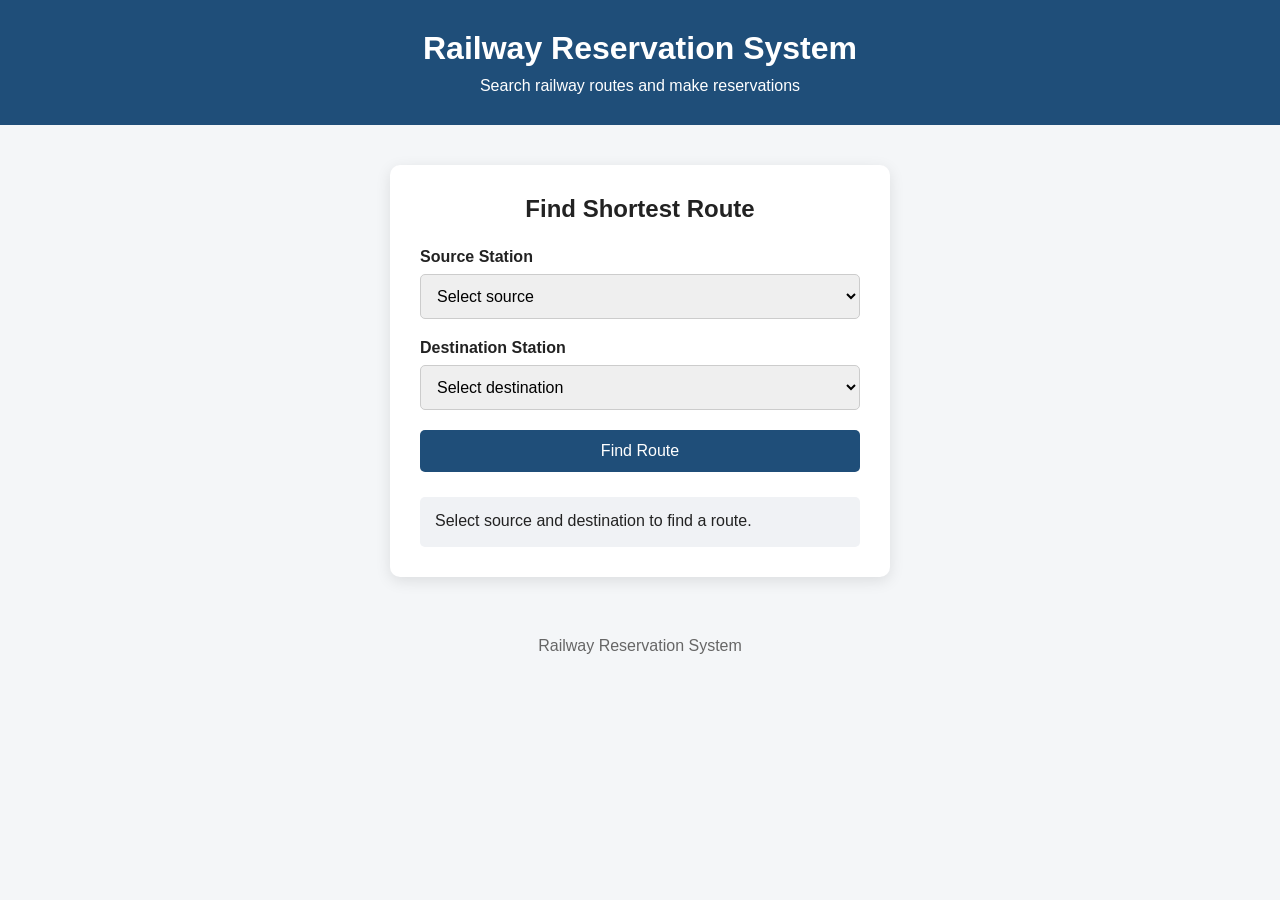
==== frontend/index.html @ 34e47fb5 "Add frontend UI and route search logic" ====
<!DOCTYPE html>
<html lang="en">
<head>
    <meta charset="UTF-8">
    <meta name="viewport" content="width=device-width, initial-scale=1.0">
    <title>Railway Reservation System</title>
    <link rel="stylesheet" href="style.css">
</head>

<body>

    <header>
        <h1>Railway Reservation System</h1>
        <p>Search railway routes and make reservations</p>
    </header>

    <main>

        <section class="route-card">
            <h2>Find Shortest Route</h2>

            <div class="form-group">
                <label for="source">Source Station</label>
                <select id="source">
                    <option value="">Select source</option>
                    <option value="Hyderabad">Hyderabad</option>
                    <option value="Vijayawada">Vijayawada</option>
                    <option value="Chennai">Chennai</option>
                    <option value="Bengaluru">Bengaluru</option>
                    <option value="Mumbai">Mumbai</option>
                </select>
            </div>

            <div class="form-group">
                <label for="destination">Destination Station</label>
                <select id="destination">
                    <option value="">Select destination</option>
                    <option value="Hyderabad">Hyderabad</option>
                    <option value="Vijayawada">Vijayawada</option>
                    <option value="Chennai">Chennai</option>
                    <option value="Bengaluru">Bengaluru</option>
                    <option value="Mumbai">Mumbai</option>
                </select>
            </div>

            <button id="searchRoute">Find Route</button>

            <div id="result" class="result">
                <p>Select source and destination to find a route.</p>
            </div>
        </section>

    </main>

    <footer>
        <p>Railway Reservation System</p>
    </footer>

    <script src="script.js"></script>

</body>
</html>
---- frontend/style.css ----
* {
    box-sizing: border-box;
    margin: 0;
    padding: 0;
}

body {
    font-family: Arial, sans-serif;
    background: #f4f6f8;
    color: #222;
}

header {
    background: #1f4e79;
    color: white;
    text-align: center;
    padding: 30px 20px;
}

header h1 {
    margin-bottom: 10px;
}

main {
    display: flex;
    justify-content: center;
    padding: 40px 20px;
}

.route-card {
    background: white;
    width: 100%;
    max-width: 500px;
    padding: 30px;
    border-radius: 10px;
    box-shadow: 0 4px 15px rgba(0, 0, 0, 0.1);
}

.route-card h2 {
    text-align: center;
    margin-bottom: 25px;
}

.form-group {
    margin-bottom: 20px;
}

.form-group label {
    display: block;
    margin-bottom: 8px;
    font-weight: bold;
}

.form-group select {
    width: 100%;
    padding: 12px;
    border: 1px solid #ccc;
    border-radius: 5px;
    font-size: 16px;
}

button {
    width: 100%;
    padding: 12px;
    border: none;
    border-radius: 5px;
    background: #1f4e79;
    color: white;
    font-size: 16px;
    cursor: pointer;
}

button:hover {
    background: #163a5c;
}

.result {
    margin-top: 25px;
    padding: 15px;
    border-radius: 5px;
    background: #f0f2f5;
    min-height: 50px;
}

footer {
    text-align: center;
    padding: 20px;
    color: #666;
}
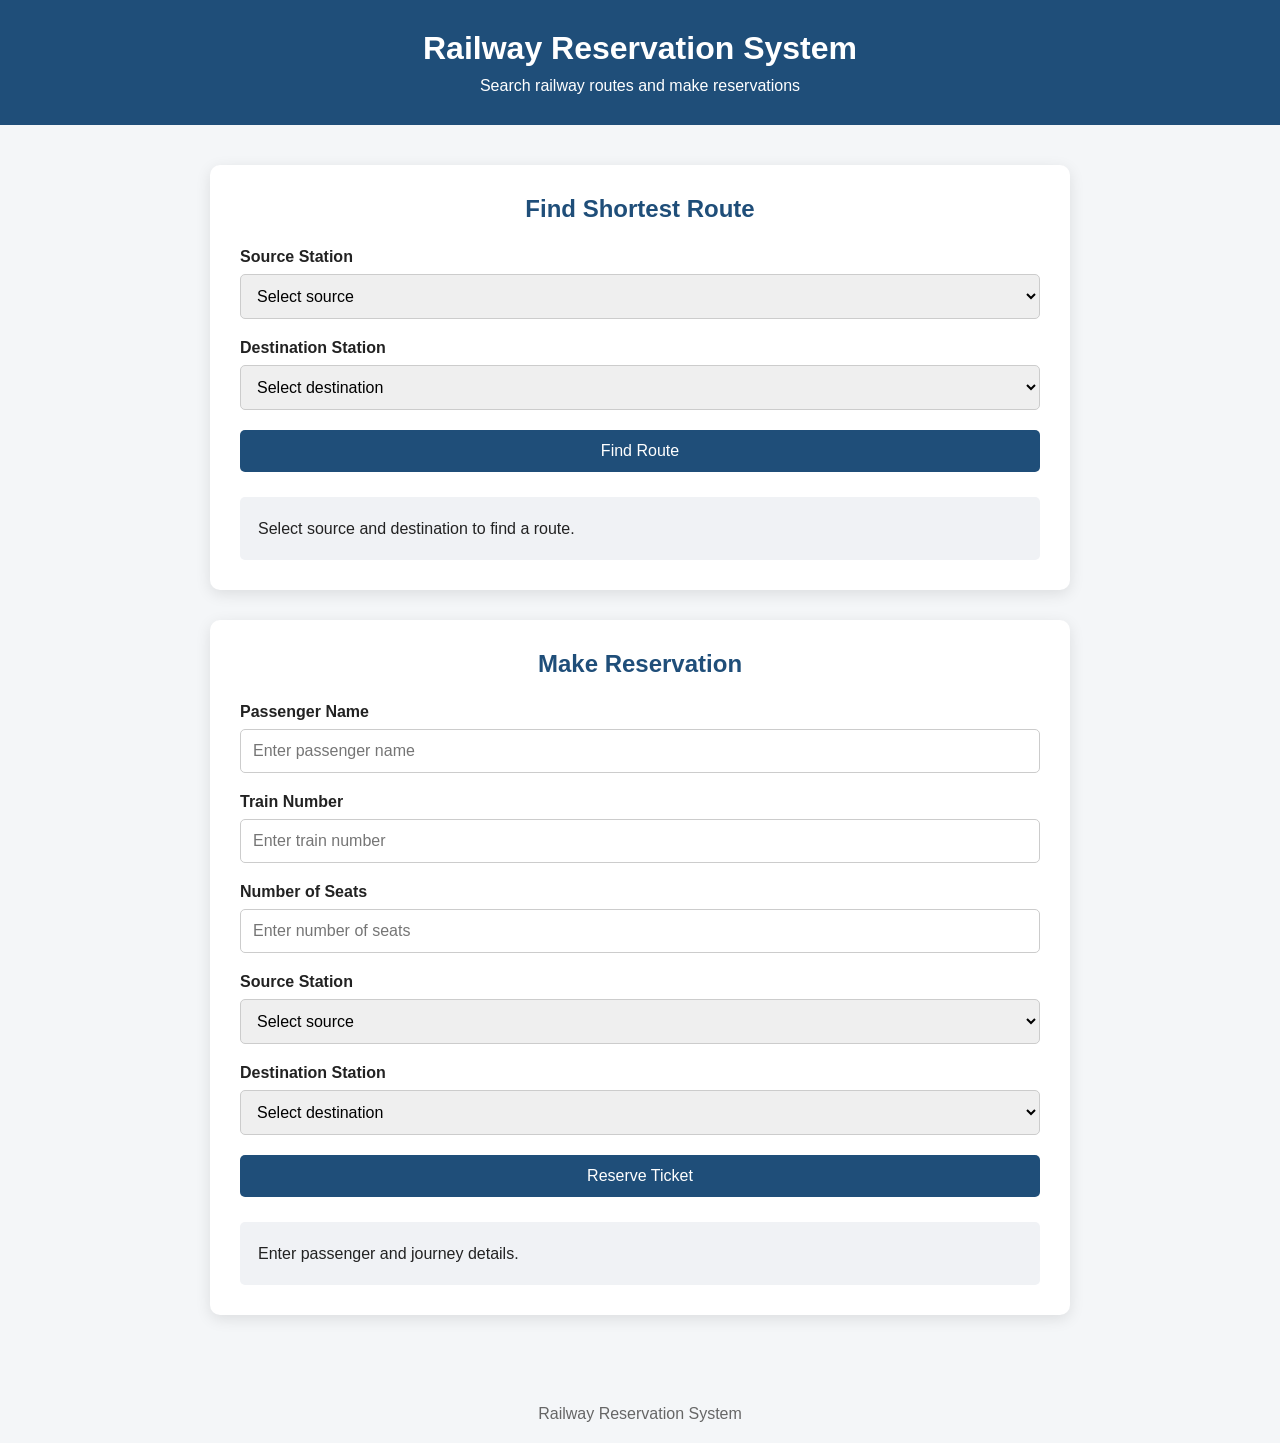
==== commit 8442b948: "Connect frontend to railway reservation backend" ====
--- a/frontend/index.html
+++ b/frontend/index.html
@@ -1,62 +1,175 @@
+
 <!DOCTYPE html>
 <html lang="en">
+
 <head>
     <meta charset="UTF-8">
     <meta name="viewport" content="width=device-width, initial-scale=1.0">
+
     <title>Railway Reservation System</title>
+
     <link rel="stylesheet" href="style.css">
 </head>
 
 <body>
 
-    <header>
-        <h1>Railway Reservation System</h1>
-        <p>Search railway routes and make reservations</p>
-    </header>
+<header>
+    <h1>Railway Reservation System</h1>
+    <p>Search railway routes and make reservations</p>
+</header>
 
-    <main>
+<main>
 
-        <section class="route-card">
-            <h2>Find Shortest Route</h2>
+    <!-- Route Search -->
 
-            <div class="form-group">
-                <label for="source">Source Station</label>
-                <select id="source">
-                    <option value="">Select source</option>
-                    <option value="Hyderabad">Hyderabad</option>
-                    <option value="Vijayawada">Vijayawada</option>
-                    <option value="Chennai">Chennai</option>
-                    <option value="Bengaluru">Bengaluru</option>
-                    <option value="Mumbai">Mumbai</option>
-                </select>
-            </div>
+    <section class="card">
 
-            <div class="form-group">
-                <label for="destination">Destination Station</label>
-                <select id="destination">
-                    <option value="">Select destination</option>
-                    <option value="Hyderabad">Hyderabad</option>
-                    <option value="Vijayawada">Vijayawada</option>
-                    <option value="Chennai">Chennai</option>
-                    <option value="Bengaluru">Bengaluru</option>
-                    <option value="Mumbai">Mumbai</option>
-                </select>
-            </div>
+        <h2>Find Shortest Route</h2>
 
-            <button id="searchRoute">Find Route</button>
+        <div class="form-group">
+            <label for="routeSource">Source Station</label>
 
-            <div id="result" class="result">
-                <p>Select source and destination to find a route.</p>
-            </div>
-        </section>
+            <select id="routeSource">
+                <option value="">Select source</option>
+                <option value="Hyderabad">Hyderabad</option>
+                <option value="Vijayawada">Vijayawada</option>
+                <option value="Chennai">Chennai</option>
+                <option value="Bengaluru">Bengaluru</option>
+                <option value="Mumbai">Mumbai</option>
+            </select>
+        </div>
 
-    </main>
+        <div class="form-group">
+            <label for="routeDestination">
+                Destination Station
+            </label>
 
-    <footer>
-        <p>Railway Reservation System</p>
-    </footer>
+            <select id="routeDestination">
+                <option value="">Select destination</option>
+                <option value="Hyderabad">Hyderabad</option>
+                <option value="Vijayawada">Vijayawada</option>
+                <option value="Chennai">Chennai</option>
+                <option value="Bengaluru">Bengaluru</option>
+                <option value="Mumbai">Mumbai</option>
+            </select>
+        </div>
 
-    <script src="script.js"></script>
+        <button id="searchRoute">
+            Find Route
+        </button>
+
+        <div id="routeResult" class="result">
+            <p>
+                Select source and destination to find a route.
+            </p>
+        </div>
+
+    </section>
+
+
+    <!-- Reservation -->
+
+    <section class="card">
+
+        <h2>Make Reservation</h2>
+
+        <div class="form-group">
+
+            <label for="passengerName">
+                Passenger Name
+            </label>
+
+            <input
+                type="text"
+                id="passengerName"
+                placeholder="Enter passenger name"
+            >
+
+        </div>
+
+        <div class="form-group">
+
+            <label for="trainNumber">
+                Train Number
+            </label>
+
+            <input
+                type="number"
+                id="trainNumber"
+                placeholder="Enter train number"
+            >
+
+        </div>
+
+        <div class="form-group">
+
+            <label for="seatCount">
+                Number of Seats
+            </label>
+
+            <input
+                type="number"
+                id="seatCount"
+                min="1"
+                placeholder="Enter number of seats"
+            >
+
+        </div>
+
+        <div class="form-group">
+
+            <label for="reservationSource">
+                Source Station
+            </label>
+
+            <select id="reservationSource">
+                <option value="">Select source</option>
+                <option value="Hyderabad">Hyderabad</option>
+                <option value="Vijayawada">Vijayawada</option>
+                <option value="Chennai">Chennai</option>
+                <option value="Bengaluru">Bengaluru</option>
+                <option value="Mumbai">Mumbai</option>
+            </select>
+
+        </div>
+
+        <div class="form-group">
+
+            <label for="reservationDestination">
+                Destination Station
+            </label>
+
+            <select id="reservationDestination">
+                <option value="">Select destination</option>
+                <option value="Hyderabad">Hyderabad</option>
+                <option value="Vijayawada">Vijayawada</option>
+                <option value="Chennai">Chennai</option>
+                <option value="Bengaluru">Bengaluru</option>
+                <option value="Mumbai">Mumbai</option>
+            </select>
+
+        </div>
+
+        <button id="makeReservation">
+            Reserve Ticket
+        </button>
+
+        <div id="reservationResult" class="result">
+            <p>
+                Enter passenger and journey details.
+            </p>
+        </div>
+
+    </section>
+
+</main>
+
+<footer>
+    <p>Railway Reservation System</p>
+</footer>
+
+<script src="script.js"></script>
 
 </body>
+
 </html>
--- a/frontend/style.css
+++ b/frontend/style.css
@@ -1,3 +1,4 @@
+
 * {
     box-sizing: border-box;
     margin: 0;
@@ -22,23 +23,23 @@
 }
 
 main {
-    display: flex;
-    justify-content: center;
+    max-width: 900px;
+    margin: auto;
     padding: 40px 20px;
 }
 
-.route-card {
+.card {
     background: white;
-    width: 100%;
-    max-width: 500px;
     padding: 30px;
+    margin-bottom: 30px;
     border-radius: 10px;
     box-shadow: 0 4px 15px rgba(0, 0, 0, 0.1);
 }
 
-.route-card h2 {
+.card h2 {
     text-align: center;
     margin-bottom: 25px;
+    color: #1f4e79;
 }
 
 .form-group {
@@ -51,6 +52,7 @@
     font-weight: bold;
 }
 
+.form-group input,
 .form-group select {
     width: 100%;
     padding: 12px;
@@ -76,10 +78,26 @@
 
 .result {
     margin-top: 25px;
-    padding: 15px;
+    padding: 18px;
     border-radius: 5px;
     background: #f0f2f5;
     min-height: 50px;
+    line-height: 1.7;
+}
+
+.result h3 {
+    margin-bottom: 10px;
+    color: #1f4e79;
+}
+
+.success {
+    color: #16803c;
+    font-weight: bold;
+}
+
+.error {
+    color: #c62828;
+    font-weight: bold;
 }
 
 footer {
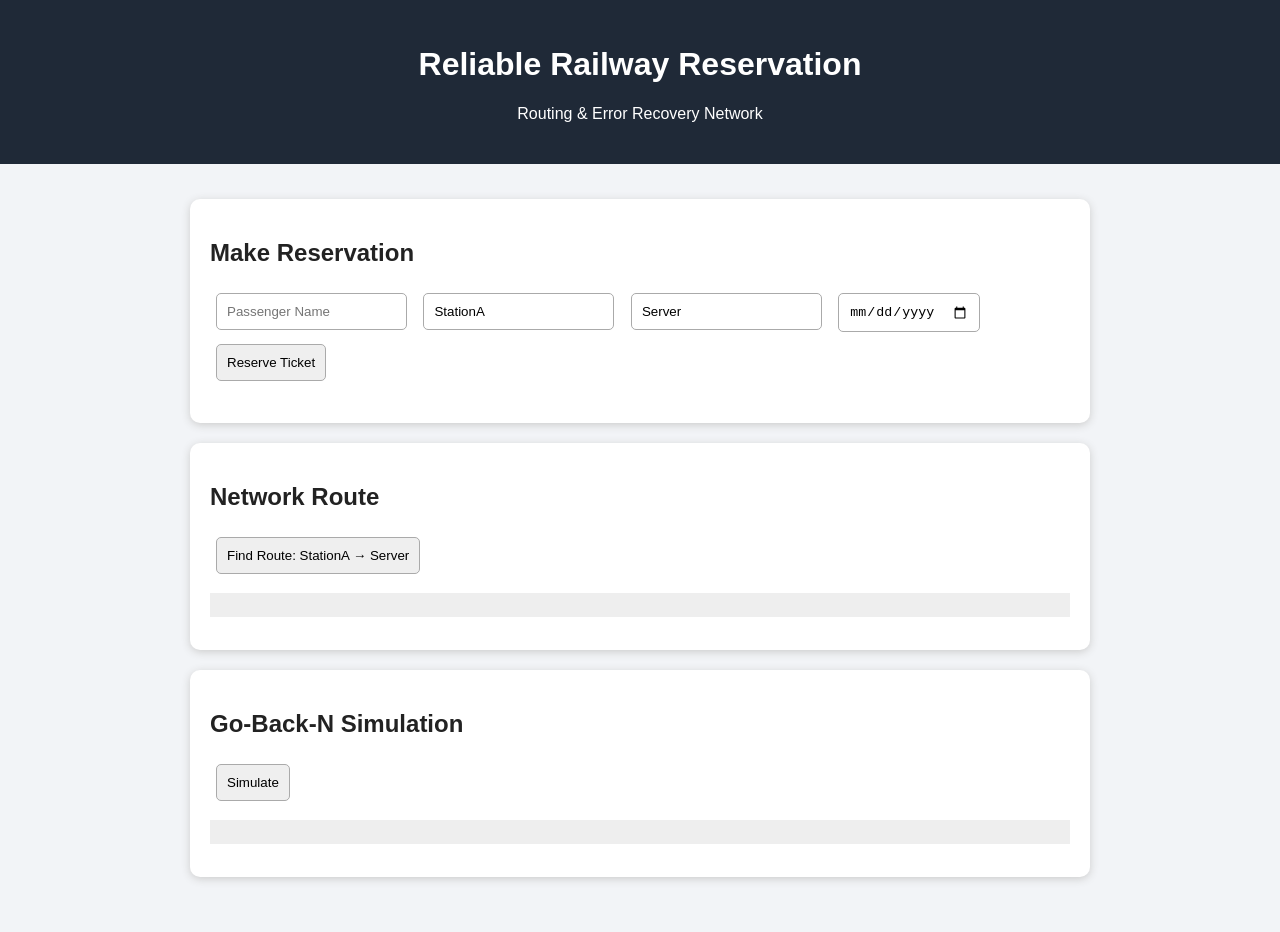
==== commit eb5e3b62: "Add Reliable Railway Reservation project" ====
--- a/frontend/index.html
+++ b/frontend/index.html
@@ -1,175 +1,37 @@
+<!DOCTYPE html>
+<html>
+<head>
+  <meta charset="UTF-8">
+  <title>Railway Reservation Network</title>
+  <link rel="stylesheet" href="style.css">
+</head>
+<body>
+<header><h1>Reliable Railway Reservation</h1><p>Routing & Error Recovery Network</p></header>
+<main>
+<section class="card">
+<h2>Make Reservation</h2>
+<form id="reservationForm">
+<input id="name" placeholder="Passenger Name" required>
+<input id="source" placeholder="Source Station" value="StationA" required>
+<input id="destination" placeholder="Destination" value="Server" required>
+<input id="date" type="date" required>
+<button>Reserve Ticket</button>
+</form>
+<p id="reservationResult"></p>
+</section>
 
-<!DOCTYPE html>
-<html lang="en">
+<section class="card">
+<h2>Network Route</h2>
+<button id="routeBtn">Find Route: StationA → Server</button>
+<pre id="routeResult"></pre>
+</section>
 
-<head>
-    <meta charset="UTF-8">
-    <meta name="viewport" content="width=device-width, initial-scale=1.0">
-
-    <title>Railway Reservation System</title>
-
-    <link rel="stylesheet" href="style.css">
-</head>
-
-<body>
-
-<header>
-    <h1>Railway Reservation System</h1>
-    <p>Search railway routes and make reservations</p>
-</header>
-
-<main>
-
-    <!-- Route Search -->
-
-    <section class="card">
-
-        <h2>Find Shortest Route</h2>
-
-        <div class="form-group">
-            <label for="routeSource">Source Station</label>
-
-            <select id="routeSource">
-                <option value="">Select source</option>
-                <option value="Hyderabad">Hyderabad</option>
-                <option value="Vijayawada">Vijayawada</option>
-                <option value="Chennai">Chennai</option>
-                <option value="Bengaluru">Bengaluru</option>
-                <option value="Mumbai">Mumbai</option>
-            </select>
-        </div>
-
-        <div class="form-group">
-            <label for="routeDestination">
-                Destination Station
-            </label>
-
-            <select id="routeDestination">
-                <option value="">Select destination</option>
-                <option value="Hyderabad">Hyderabad</option>
-                <option value="Vijayawada">Vijayawada</option>
-                <option value="Chennai">Chennai</option>
-                <option value="Bengaluru">Bengaluru</option>
-                <option value="Mumbai">Mumbai</option>
-            </select>
-        </div>
-
-        <button id="searchRoute">
-            Find Route
-        </button>
-
-        <div id="routeResult" class="result">
-            <p>
-                Select source and destination to find a route.
-            </p>
-        </div>
-
-    </section>
-
-
-    <!-- Reservation -->
-
-    <section class="card">
-
-        <h2>Make Reservation</h2>
-
-        <div class="form-group">
-
-            <label for="passengerName">
-                Passenger Name
-            </label>
-
-            <input
-                type="text"
-                id="passengerName"
-                placeholder="Enter passenger name"
-            >
-
-        </div>
-
-        <div class="form-group">
-
-            <label for="trainNumber">
-                Train Number
-            </label>
-
-            <input
-                type="number"
-                id="trainNumber"
-                placeholder="Enter train number"
-            >
-
-        </div>
-
-        <div class="form-group">
-
-            <label for="seatCount">
-                Number of Seats
-            </label>
-
-            <input
-                type="number"
-                id="seatCount"
-                min="1"
-                placeholder="Enter number of seats"
-            >
-
-        </div>
-
-        <div class="form-group">
-
-            <label for="reservationSource">
-                Source Station
-            </label>
-
-            <select id="reservationSource">
-                <option value="">Select source</option>
-                <option value="Hyderabad">Hyderabad</option>
-                <option value="Vijayawada">Vijayawada</option>
-                <option value="Chennai">Chennai</option>
-                <option value="Bengaluru">Bengaluru</option>
-                <option value="Mumbai">Mumbai</option>
-            </select>
-
-        </div>
-
-        <div class="form-group">
-
-            <label for="reservationDestination">
-                Destination Station
-            </label>
-
-            <select id="reservationDestination">
-                <option value="">Select destination</option>
-                <option value="Hyderabad">Hyderabad</option>
-                <option value="Vijayawada">Vijayawada</option>
-                <option value="Chennai">Chennai</option>
-                <option value="Bengaluru">Bengaluru</option>
-                <option value="Mumbai">Mumbai</option>
-            </select>
-
-        </div>
-
-        <button id="makeReservation">
-            Reserve Ticket
-        </button>
-
-        <div id="reservationResult" class="result">
-            <p>
-                Enter passenger and journey details.
-            </p>
-        </div>
-
-    </section>
-
+<section class="card">
+<h2>Go-Back-N Simulation</h2>
+<button id="gbnBtn">Simulate</button>
+<pre id="gbnResult"></pre>
+</section>
 </main>
-
-<footer>
-    <p>Railway Reservation System</p>
-</footer>
-
 <script src="script.js"></script>
-
 </body>
-
-</html>+</html>
--- a/frontend/style.css
+++ b/frontend/style.css
@@ -1,107 +1,7 @@
-
-* {
-    box-sizing: border-box;
-    margin: 0;
-    padding: 0;
-}
-
-body {
-    font-family: Arial, sans-serif;
-    background: #f4f6f8;
-    color: #222;
-}
-
-header {
-    background: #1f4e79;
-    color: white;
-    text-align: center;
-    padding: 30px 20px;
-}
-
-header h1 {
-    margin-bottom: 10px;
-}
-
-main {
-    max-width: 900px;
-    margin: auto;
-    padding: 40px 20px;
-}
-
-.card {
-    background: white;
-    padding: 30px;
-    margin-bottom: 30px;
-    border-radius: 10px;
-    box-shadow: 0 4px 15px rgba(0, 0, 0, 0.1);
-}
-
-.card h2 {
-    text-align: center;
-    margin-bottom: 25px;
-    color: #1f4e79;
-}
-
-.form-group {
-    margin-bottom: 20px;
-}
-
-.form-group label {
-    display: block;
-    margin-bottom: 8px;
-    font-weight: bold;
-}
-
-.form-group input,
-.form-group select {
-    width: 100%;
-    padding: 12px;
-    border: 1px solid #ccc;
-    border-radius: 5px;
-    font-size: 16px;
-}
-
-button {
-    width: 100%;
-    padding: 12px;
-    border: none;
-    border-radius: 5px;
-    background: #1f4e79;
-    color: white;
-    font-size: 16px;
-    cursor: pointer;
-}
-
-button:hover {
-    background: #163a5c;
-}
-
-.result {
-    margin-top: 25px;
-    padding: 18px;
-    border-radius: 5px;
-    background: #f0f2f5;
-    min-height: 50px;
-    line-height: 1.7;
-}
-
-.result h3 {
-    margin-bottom: 10px;
-    color: #1f4e79;
-}
-
-.success {
-    color: #16803c;
-    font-weight: bold;
-}
-
-.error {
-    color: #c62828;
-    font-weight: bold;
-}
-
-footer {
-    text-align: center;
-    padding: 20px;
-    color: #666;
-}+body{font-family:Arial,sans-serif;margin:0;background:#f2f4f7;color:#222}
+header{padding:25px;text-align:center;background:#1f2937;color:white}
+main{max-width:900px;margin:25px auto;padding:10px}
+.card{background:white;padding:20px;margin-bottom:20px;border-radius:10px;box-shadow:0 2px 8px #ccc}
+input,button{padding:10px;margin:6px;border-radius:5px;border:1px solid #aaa}
+button{cursor:pointer}
+pre{background:#eee;padding:12px;white-space:pre-wrap}
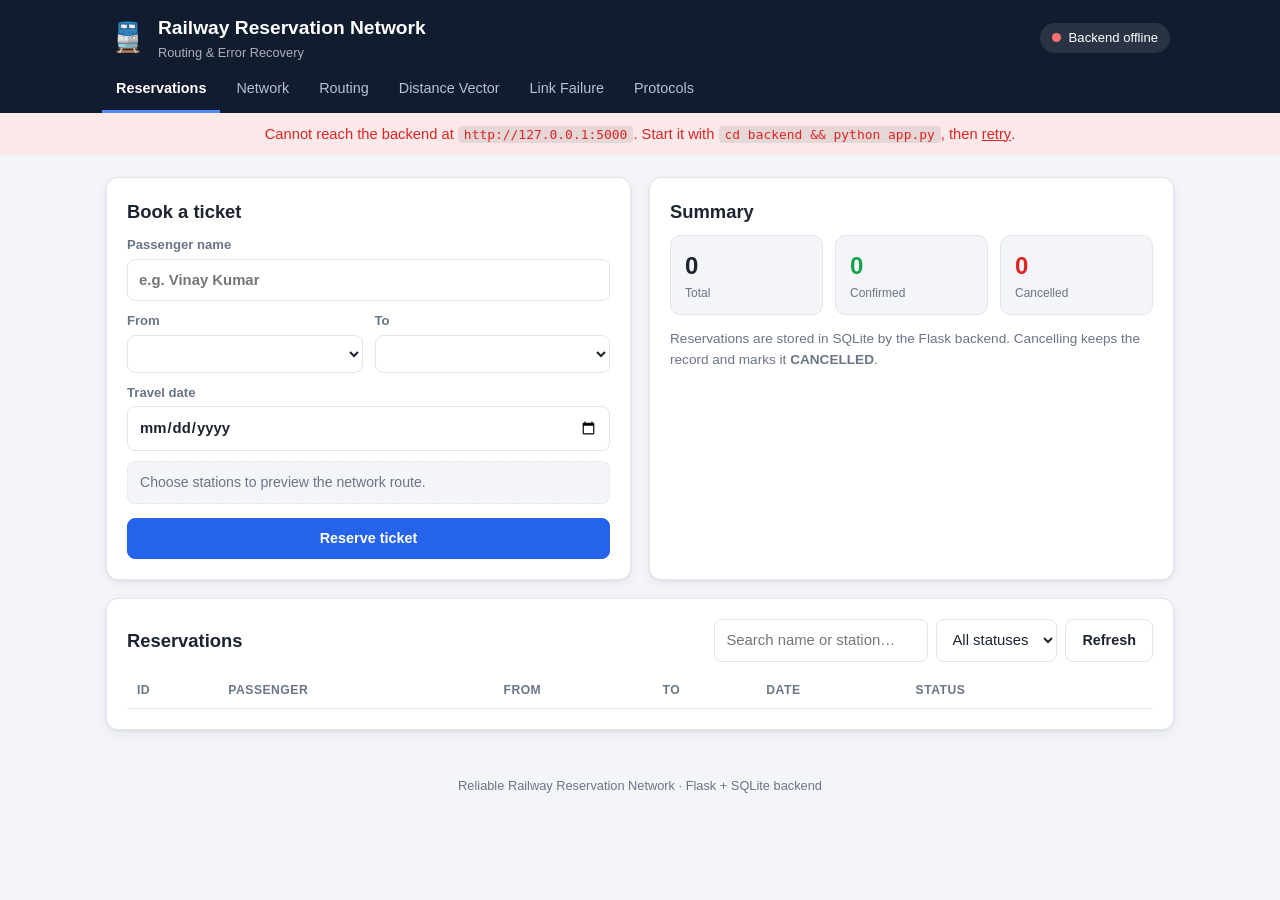
==== commit 7fc2d52f: "Add files via upload" ====
--- a/frontend/index.html
+++ b/frontend/index.html
@@ -1,37 +1,243 @@
 <!DOCTYPE html>
-<html>
+<html lang="en">
 <head>
   <meta charset="UTF-8">
-  <title>Railway Reservation Network</title>
-  <link rel="stylesheet" href="style.css">
+  <meta name="viewport" content="width=device-width, initial-scale=1">
+  <title>Reliable Railway Reservation Network</title>
+  <link rel="stylesheet" href="css/style.css">
 </head>
 <body>
-<header><h1>Reliable Railway Reservation</h1><p>Routing & Error Recovery Network</p></header>
+
+<header class="topbar">
+  <div class="topbar-inner">
+    <div class="brand">
+      <span class="brand-icon" aria-hidden="true">🚆</span>
+      <div>
+        <h1>Railway Reservation Network</h1>
+        <p>Routing &amp; Error Recovery</p>
+      </div>
+    </div>
+    <div id="status" class="status status-checking" title="Backend connection">
+      <span class="dot"></span><span id="statusText">Checking backend…</span>
+    </div>
+  </div>
+  <nav class="tabs" id="tabs" aria-label="Main navigation">
+    <a href="#reservations" data-page="reservations">Reservations</a>
+    <a href="#network" data-page="network">Network</a>
+    <a href="#routing" data-page="routing">Routing</a>
+    <a href="#distance-vector" data-page="distance-vector">Distance Vector</a>
+    <a href="#link-failure" data-page="link-failure">Link Failure</a>
+    <a href="#protocols" data-page="protocols">Protocols</a>
+  </nav>
+</header>
+
+<div id="offlineBanner" class="banner hidden">
+  Cannot reach the backend at <code id="offlineUrl"></code>.
+  Start it with <code>cd backend &amp;&amp; python app.py</code>, then
+  <button id="retryBtn" class="link-btn">retry</button>.
+</div>
+
 <main>
-<section class="card">
-<h2>Make Reservation</h2>
-<form id="reservationForm">
-<input id="name" placeholder="Passenger Name" required>
-<input id="source" placeholder="Source Station" value="StationA" required>
-<input id="destination" placeholder="Destination" value="Server" required>
-<input id="date" type="date" required>
-<button>Reserve Ticket</button>
-</form>
-<p id="reservationResult"></p>
-</section>
-
-<section class="card">
-<h2>Network Route</h2>
-<button id="routeBtn">Find Route: StationA → Server</button>
-<pre id="routeResult"></pre>
-</section>
-
-<section class="card">
-<h2>Go-Back-N Simulation</h2>
-<button id="gbnBtn">Simulate</button>
-<pre id="gbnResult"></pre>
-</section>
+
+  <!-- ===================== RESERVATIONS ===================== -->
+  <section class="page" id="page-reservations">
+    <div class="grid two">
+      <div class="card">
+        <h2>Book a ticket</h2>
+        <form id="reservationForm" novalidate>
+          <label>Passenger name
+            <input id="resName" placeholder="e.g. Vinay Kumar" maxlength="80" required>
+          </label>
+          <div class="row">
+            <label>From
+              <select id="resSource" class="node-select" required></select>
+            </label>
+            <label>To
+              <select id="resDest" class="node-select" required></select>
+            </label>
+          </div>
+          <label>Travel date
+            <input id="resDate" type="date" required>
+          </label>
+          <div id="routePreview" class="route-preview muted">Choose stations to preview the network route.</div>
+          <button type="submit" class="btn primary" id="resSubmit">Reserve ticket</button>
+        </form>
+      </div>
+
+      <div class="card">
+        <h2>Summary</h2>
+        <div class="stats">
+          <div class="stat"><span id="statTotal">0</span><label>Total</label></div>
+          <div class="stat ok"><span id="statConfirmed">0</span><label>Confirmed</label></div>
+          <div class="stat bad"><span id="statCancelled">0</span><label>Cancelled</label></div>
+        </div>
+        <p class="muted small">Reservations are stored in SQLite by the Flask backend. Cancelling keeps the record and marks it <b>CANCELLED</b>.</p>
+      </div>
+    </div>
+
+    <div class="card">
+      <div class="card-head">
+        <h2>Reservations</h2>
+        <div class="filters">
+          <input id="resSearch" type="search" placeholder="Search name or station…">
+          <select id="resFilter">
+            <option value="ALL">All statuses</option>
+            <option value="CONFIRMED">Confirmed</option>
+            <option value="CANCELLED">Cancelled</option>
+          </select>
+          <button class="btn" id="resRefresh">Refresh</button>
+        </div>
+      </div>
+      <div class="table-wrap">
+        <table>
+          <thead><tr><th>ID</th><th>Passenger</th><th>From</th><th>To</th><th>Date</th><th>Status</th><th></th></tr></thead>
+          <tbody id="resBody"></tbody>
+        </table>
+      </div>
+      <p id="resEmpty" class="empty hidden">No reservations found.</p>
+    </div>
+  </section>
+
+  <!-- ===================== NETWORK ===================== -->
+  <section class="page hidden" id="page-network">
+    <div class="card">
+      <h2>Network topology</h2>
+      <p class="muted">Stations and the central reservation server. Numbers on each link are routing costs.</p>
+      <div id="graphNetwork" class="graph"></div>
+    </div>
+    <div class="card">
+      <h2>Links</h2>
+      <div class="table-wrap">
+        <table>
+          <thead><tr><th>Link</th><th>Cost</th><th>Delay</th><th>Packet loss</th></tr></thead>
+          <tbody id="linksBody"></tbody>
+        </table>
+      </div>
+    </div>
+  </section>
+
+  <!-- ===================== ROUTING ===================== -->
+  <section class="page hidden" id="page-routing">
+    <div class="card">
+      <h2>Shortest path (Dijkstra)</h2>
+      <form id="routeForm" class="inline-form">
+        <label>Source <select id="routeSource" class="node-select"></select></label>
+        <label>Destination <select id="routeDest" class="node-select"></select></label>
+        <button class="btn primary" type="submit">Find route</button>
+      </form>
+      <div id="routeSummary" class="result"></div>
+      <div id="graphRoute" class="graph"></div>
+    </div>
+    <div class="card">
+      <h2>Routing table <span id="routeTableNode" class="pill"></span></h2>
+      <p class="muted small" id="routeTableMeta"></p>
+      <div class="table-wrap">
+        <table>
+          <thead><tr><th>Destination</th><th>Next hop</th><th>Cost</th><th>Path</th></tr></thead>
+          <tbody id="routeTableBody"></tbody>
+        </table>
+      </div>
+    </div>
+  </section>
+
+  <!-- ===================== DISTANCE VECTOR ===================== -->
+  <section class="page hidden" id="page-distance-vector">
+    <div class="card">
+      <h2>Distance Vector simulation</h2>
+      <p class="muted">Run distributed Bellman-Ford until convergence, optionally failing a link to watch the network recover.</p>
+      <form id="dvForm" class="inline-form">
+        <label>Fail link <select id="dvFail"></select></label>
+        <label class="check"><input type="checkbox" id="dvPoison" checked> Poison reverse</label>
+        <button class="btn primary" type="submit">Run simulation</button>
+      </form>
+      <div id="dvSummary" class="stats"></div>
+      <div id="dvHistory"></div>
+    </div>
+    <div class="card hidden" id="dvTablesCard">
+      <div class="card-head">
+        <h2>Routing tables</h2>
+        <label class="inline">Node <select id="dvNode"></select></label>
+      </div>
+      <div class="grid two">
+        <div><h3>Before failure</h3><div class="table-wrap"><table><thead><tr><th>Dest</th><th>Next hop</th><th>Cost</th><th>Path</th></tr></thead><tbody id="dvBefore"></tbody></table></div></div>
+        <div><h3>After failure</h3><div class="table-wrap"><table><thead><tr><th>Dest</th><th>Next hop</th><th>Cost</th><th>Path</th></tr></thead><tbody id="dvAfter"></tbody></table></div></div>
+      </div>
+    </div>
+  </section>
+
+  <!-- ===================== LINK FAILURE ===================== -->
+  <section class="page hidden" id="page-link-failure">
+    <div class="card">
+      <h2>Link failure &amp; recovery</h2>
+      <p class="muted">Break a link and see how Dijkstra reroutes traffic.</p>
+      <form id="lfForm" class="inline-form">
+        <label>Failed link <select id="lfLink"></select></label>
+        <label>Source <select id="lfSource" class="node-select"></select></label>
+        <label>Destination <select id="lfDest" class="node-select"></select></label>
+        <button class="btn danger" type="submit">Fail link</button>
+      </form>
+      <div id="lfSummary" class="result"></div>
+      <div id="graphFailure" class="graph"></div>
+      <div class="legend">
+        <span><i class="lg lg-path"></i> New path</span>
+        <span><i class="lg lg-old"></i> Original path</span>
+        <span><i class="lg lg-fail"></i> Failed link</span>
+      </div>
+    </div>
+  </section>
+
+  <!-- ===================== PROTOCOLS ===================== -->
+  <section class="page hidden" id="page-protocols">
+    <div class="card">
+      <h2>CRC error detection</h2>
+      <form id="crcForm" class="inline-form">
+        <label>Message (binary) <input id="crcMsg" value="1011001" pattern="[01]+" required></label>
+        <label>Generator (binary) <input id="crcGen" value="1101" pattern="[01]+" required></label>
+        <button class="btn primary" type="submit">Compute CRC</button>
+      </form>
+      <div id="crcResult" class="result"></div>
+    </div>
+
+    <div class="grid two">
+      <div class="card">
+        <h2>Sliding window</h2>
+        <form id="swForm" class="inline-form">
+          <label>Packets <input id="swPackets" type="number" min="1" max="60" value="8"></label>
+          <label>Window <input id="swWindow" type="number" min="1" max="20" value="3"></label>
+          <button class="btn primary" type="submit">Simulate</button>
+        </form>
+        <div id="swResult" class="result"></div>
+      </div>
+
+      <div class="card">
+        <h2>Go-Back-N</h2>
+        <form id="gbnForm" class="inline-form">
+          <label>Packets <input id="gbnPackets" type="number" min="1" max="60" value="8"></label>
+          <label>Window <input id="gbnWindow" type="number" min="1" max="20" value="3"></label>
+          <label>Lost # <input id="gbnLost" type="number" min="1" max="60" value="3"></label>
+          <button class="btn primary" type="submit">Simulate</button>
+        </form>
+        <div id="gbnResult" class="result"></div>
+      </div>
+    </div>
+  </section>
+
 </main>
-<script src="script.js"></script>
+
+<footer>Reliable Railway Reservation Network · Flask + SQLite backend</footer>
+
+<div id="toasts" class="toasts" aria-live="polite"></div>
+
+<script src="js/config.js"></script>
+<script src="js/utils.js"></script>
+<script src="js/api.js"></script>
+<script src="js/graph.js"></script>
+<script src="js/reservations.js"></script>
+<script src="js/network.js"></script>
+<script src="js/routing.js"></script>
+<script src="js/distance-vector.js"></script>
+<script src="js/link-failure.js"></script>
+<script src="js/protocols.js"></script>
+<script src="js/main.js"></script>
 </body>
 </html>
--- a/frontend/css/style.css
+++ b/frontend/css/style.css
@@ -0,0 +1,148 @@
+:root {
+  --bg: #f3f5f9; --surface: #ffffff; --text: #1b2430; --muted: #6a7587; --border: #e1e6ee;
+  --primary: #2563eb; --primary-d: #1d4ed8; --header: #111c2e;
+  --ok: #16a34a; --ok-bg: #e6f6ec; --bad: #dc2626; --bad-bg: #fde9e9;
+  --warn: #d97706; --warn-bg: #fff3dc; --shadow: 0 1px 3px rgba(16, 24, 40, .08), 0 4px 14px rgba(16, 24, 40, .05);
+  --node: #e8efff; --node-stroke: #2563eb; --edge: #b4bfd0;
+}
+@media (prefers-color-scheme: dark) {
+  :root {
+    --bg: #0e141f; --surface: #172131; --text: #e6ebf3; --muted: #93a0b5; --border: #27344a;
+    --primary: #4f8bff; --primary-d: #6b9cff; --header: #0a0f18;
+    --ok: #4ade80; --ok-bg: #12301f; --bad: #f87171; --bad-bg: #3a1a1a;
+    --warn: #fbbf24; --warn-bg: #3a2c10; --shadow: 0 1px 3px rgba(0,0,0,.4);
+    --node: #1e2e4d; --node-stroke: #4f8bff; --edge: #3d4c66;
+  }
+}
+* { box-sizing: border-box; }
+body { margin: 0; font-family: -apple-system, "Segoe UI", Roboto, Arial, sans-serif; background: var(--bg); color: var(--text); line-height: 1.5; }
+.hidden { display: none !important; }
+.muted { color: var(--muted); } .small { font-size: .85rem; } .right { text-align: right; } .mono { font-family: ui-monospace, Consolas, monospace; }
+h2 { margin: 0 0 .6rem; font-size: 1.15rem; } h3 { margin: 1rem 0 .4rem; font-size: .95rem; }
+code { background: rgba(127,127,127,.18); padding: 1px 6px; border-radius: 4px; font-size: .88em; }
+
+/* header */
+.topbar { background: var(--header); color: #fff; position: sticky; top: 0; z-index: 20; }
+.topbar-inner { max-width: 1100px; margin: 0 auto; padding: 14px 20px 6px; display: flex; justify-content: space-between; align-items: center; gap: 12px; flex-wrap: wrap; }
+.brand { display: flex; gap: 12px; align-items: center; }
+.brand-icon { font-size: 1.8rem; }
+.brand h1 { margin: 0; font-size: 1.2rem; } .brand p { margin: 0; font-size: .8rem; opacity: .65; }
+.status { display: flex; align-items: center; gap: 8px; font-size: .82rem; padding: 5px 12px; border-radius: 99px; background: rgba(255,255,255,.1); }
+.dot { width: 9px; height: 9px; border-radius: 50%; background: #999; }
+.status-online .dot { background: #4ade80; } .status-offline .dot { background: #f87171; } .status-checking .dot { background: #fbbf24; }
+.tabs { max-width: 1100px; margin: 0 auto; padding: 0 12px; display: flex; gap: 2px; overflow-x: auto; }
+.tabs a { color: #b6c2d6; text-decoration: none; padding: 10px 14px; font-size: .9rem; white-space: nowrap; border-bottom: 3px solid transparent; }
+.tabs a:hover { color: #fff; }
+.tabs a.active { color: #fff; border-bottom-color: #4f8bff; font-weight: 600; }
+
+.banner { background: var(--bad-bg); color: var(--bad); padding: 10px 20px; text-align: center; font-size: .92rem; }
+.link-btn { background: none; border: 0; color: inherit; text-decoration: underline; cursor: pointer; font: inherit; padding: 0; }
+
+main { max-width: 1100px; margin: 22px auto; padding: 0 16px; }
+footer { text-align: center; color: var(--muted); font-size: .8rem; padding: 24px; }
+
+/* cards & layout */
+.card { background: var(--surface); border: 1px solid var(--border); border-radius: 12px; padding: 20px; margin-bottom: 18px; box-shadow: var(--shadow); }
+.card-head { display: flex; justify-content: space-between; align-items: center; gap: 12px; flex-wrap: wrap; margin-bottom: 10px; }
+.card-head h2 { margin: 0; }
+.grid.two { display: grid; grid-template-columns: 1fr 1fr; gap: 18px; }
+.grid.two > .card { margin-bottom: 0; }
+.page > .grid.two { margin-bottom: 18px; }
+@media (max-width: 760px) { .grid.two { grid-template-columns: 1fr; } }
+
+/* forms */
+label { display: block; font-size: .82rem; font-weight: 600; color: var(--muted); margin-bottom: 10px; }
+label.check { display: flex; align-items: center; gap: 8px; font-weight: 500; color: var(--text); margin-bottom: 0; padding-bottom: 8px; }
+label.inline { display: flex; align-items: center; gap: 8px; margin: 0; }
+input, select { width: 100%; margin-top: 4px; padding: 9px 11px; font: inherit; font-size: .93rem; color: var(--text); background: var(--surface); border: 1px solid var(--border); border-radius: 8px; }
+input[type=checkbox] { width: auto; margin: 0; }
+input:focus, select:focus { outline: 2px solid var(--primary); outline-offset: -1px; border-color: transparent; }
+.row { display: grid; grid-template-columns: 1fr 1fr; gap: 12px; }
+.inline-form { display: flex; flex-wrap: wrap; gap: 12px; align-items: flex-end; margin-bottom: 12px; }
+.inline-form label { margin: 0; flex: 1 1 140px; }
+.inline-form .btn { flex: 0 0 auto; }
+.filters { display: flex; gap: 8px; flex-wrap: wrap; }
+.filters input, .filters select { width: auto; margin: 0; }
+
+.btn { padding: 9px 16px; font: inherit; font-size: .9rem; font-weight: 600; border-radius: 8px; border: 1px solid var(--border); background: var(--surface); color: var(--text); cursor: pointer; }
+.btn:hover { border-color: var(--primary); }
+.btn.primary { background: var(--primary); border-color: var(--primary); color: #fff; }
+.btn.primary:hover { background: var(--primary-d); }
+.btn.danger { background: var(--bad); border-color: var(--bad); color: #fff; }
+.btn.small { padding: 4px 10px; font-size: .8rem; }
+.btn:disabled { opacity: .6; cursor: wait; }
+
+/* tables */
+.table-wrap { overflow-x: auto; }
+table { width: 100%; border-collapse: collapse; font-size: .9rem; }
+th { text-align: left; color: var(--muted); font-size: .76rem; text-transform: uppercase; letter-spacing: .04em; }
+th, td { padding: 9px 10px; border-bottom: 1px solid var(--border); }
+tbody tr:hover { background: rgba(127,127,127,.07); }
+.empty { text-align: center; color: var(--muted); padding: 20px; }
+.badge { font-size: .72rem; font-weight: 700; padding: 3px 9px; border-radius: 99px; }
+.badge.ok { background: var(--ok-bg); color: var(--ok); } .badge.bad { background: var(--bad-bg); color: var(--bad); }
+.pill { font-size: .72rem; font-weight: 600; background: var(--node); color: var(--primary); padding: 2px 9px; border-radius: 99px; vertical-align: middle; }
+
+/* stats */
+.stats { display: flex; gap: 12px; flex-wrap: wrap; margin: 10px 0 14px; }
+.stat { flex: 1 1 110px; background: var(--bg); border: 1px solid var(--border); border-radius: 10px; padding: 12px 14px; }
+.stat span { display: block; font-size: 1.5rem; font-weight: 700; word-break: break-all; }
+.stat label { margin: 0; font-size: .75rem; font-weight: 500; }
+.stat.ok span { color: var(--ok); } .stat.bad span { color: var(--bad); }
+
+/* notices / route preview */
+.notice { padding: 10px 14px; border-radius: 8px; margin: 10px 0; font-size: .9rem; }
+.notice.ok { background: var(--ok-bg); color: var(--ok); } .notice.warn { background: var(--warn-bg); color: var(--warn); } .notice.bad { background: var(--bad-bg); color: var(--bad); }
+.route-preview { background: var(--bg); border: 1px dashed var(--border); border-radius: 8px; padding: 10px 12px; margin-bottom: 14px; font-size: .88rem; }
+.route-preview.warn { color: var(--warn); }
+.route-preview .chips { margin-top: 6px; }
+#reservationForm .btn { width: 100%; }
+
+/* chips */
+.chips { display: flex; flex-wrap: wrap; align-items: center; gap: 6px; margin: 6px 0; }
+.chip.node { background: var(--node); color: var(--primary); border: 1px solid var(--node-stroke); padding: 3px 11px; border-radius: 99px; font-size: .82rem; font-weight: 600; }
+.arrow { color: var(--muted); }
+
+/* packets */
+.pkts { display: flex; flex-wrap: wrap; gap: 6px; margin: 6px 0; }
+.pkt { min-width: 34px; text-align: center; padding: 6px 8px; border-radius: 6px; font-weight: 700; font-size: .85rem; background: var(--bg); border: 1px solid var(--border); }
+.pkt.ack { background: var(--ok-bg); color: var(--ok); border-color: var(--ok); }
+.pkt.lost { background: var(--bad-bg); color: var(--bad); border-color: var(--bad); text-decoration: line-through; }
+.pkt.discarded { background: var(--warn-bg); color: var(--warn); border-color: var(--warn); }
+.pkt.retx { background: var(--node); color: var(--primary); border-color: var(--primary); }
+.window { display: flex; align-items: center; gap: 10px; flex-wrap: wrap; border: 1px solid var(--border); border-radius: 8px; padding: 6px 10px; margin: 8px 0; }
+.wl { font-size: .78rem; font-weight: 700; color: var(--muted); min-width: 68px; }
+.round { display: inline-flex; flex-direction: column; align-items: center; padding: 6px 12px; border-radius: 8px; font-weight: 700; font-size: .85rem; border: 1px solid var(--border); }
+.round small { font-weight: 500; font-size: .7rem; }
+.round.changed { background: var(--warn-bg); color: var(--warn); border-color: var(--warn); }
+.round.stable { background: var(--ok-bg); color: var(--ok); border-color: var(--ok); }
+
+/* CRC bits */
+.bits { display: flex; flex-wrap: wrap; gap: 4px; margin: 8px 0; }
+.bit { width: 34px; height: 38px; font: 700 1rem ui-monospace, Consolas, monospace; border-radius: 6px; cursor: pointer; border: 2px solid var(--node-stroke); background: var(--node); color: var(--text); }
+.bit.crc { border-color: var(--warn); background: var(--warn-bg); }
+.bit.flipped { background: var(--bad); border-color: var(--bad); color: #fff; }
+
+/* graph */
+.graph { width: 100%; margin-top: 8px; }
+.graph svg { width: 100%; height: auto; max-height: 360px; }
+.edge { stroke: var(--edge); stroke-width: 3; }
+.edge.path { stroke: var(--ok); stroke-width: 5; }
+.edge.old { stroke: var(--warn); stroke-width: 4; stroke-dasharray: 2 6; stroke-linecap: round; }
+.edge.failed { stroke: var(--bad); stroke-width: 4; stroke-dasharray: 8 7; }
+.cost-bg { fill: var(--surface); stroke: var(--border); }
+.cost-text { fill: var(--text); font-size: 12px; font-weight: 700; }
+.node circle, .node rect { fill: var(--node); stroke: var(--node-stroke); stroke-width: 2.5; }
+.node.server rect { fill: var(--primary); }
+.node text { fill: var(--text); font-size: 12px; font-weight: 700; pointer-events: none; }
+.node.server text { fill: #fff; }
+.node.on-path circle, .node.on-path rect { stroke: var(--ok); stroke-width: 4; }
+.legend { display: flex; gap: 18px; flex-wrap: wrap; font-size: .82rem; color: var(--muted); margin-top: 6px; }
+.lg { display: inline-block; width: 24px; height: 0; border-top: 4px solid; vertical-align: middle; margin-right: 6px; }
+.lg-path { border-color: var(--ok); } .lg-old { border-color: var(--warn); border-top-style: dotted; } .lg-fail { border-color: var(--bad); border-top-style: dashed; }
+
+/* toasts */
+.toasts { position: fixed; right: 16px; bottom: 16px; display: flex; flex-direction: column; gap: 8px; z-index: 50; }
+.toast { background: #1f2937; color: #fff; padding: 10px 16px; border-radius: 8px; font-size: .9rem; box-shadow: var(--shadow); opacity: 0; transform: translateY(10px); transition: .25s; max-width: 340px; }
+.toast.show { opacity: 1; transform: none; }
+.toast.success { background: #15803d; } .toast.error { background: #b91c1c; }
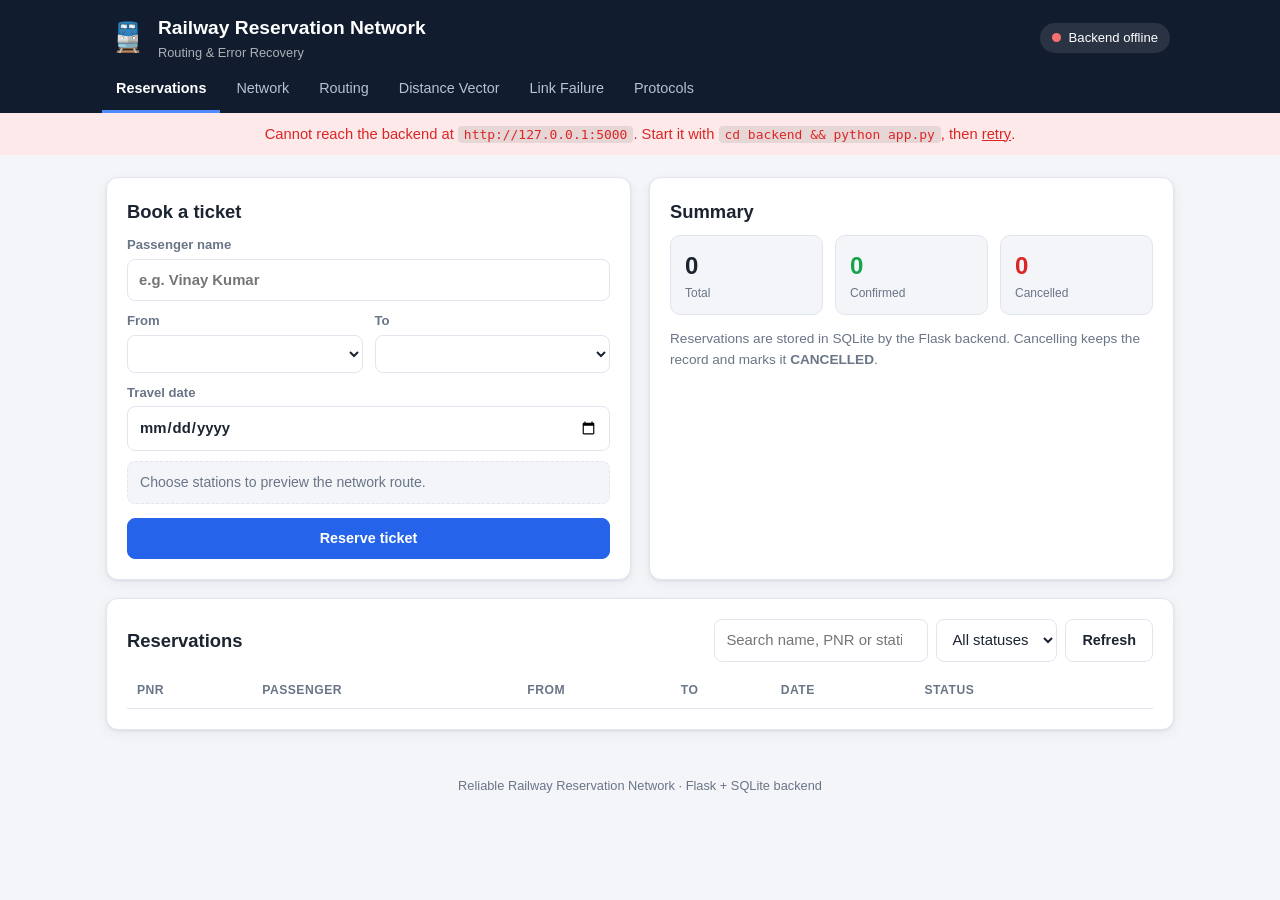
==== commit 7aef0568: "Add files via upload" ====
--- a/frontend/index.html
+++ b/frontend/index.html
@@ -79,7 +79,7 @@
       <div class="card-head">
         <h2>Reservations</h2>
         <div class="filters">
-          <input id="resSearch" type="search" placeholder="Search name or station…">
+          <input id="resSearch" type="search" placeholder="Search name, PNR or station…">
           <select id="resFilter">
             <option value="ALL">All statuses</option>
             <option value="CONFIRMED">Confirmed</option>
@@ -90,7 +90,7 @@
       </div>
       <div class="table-wrap">
         <table>
-          <thead><tr><th>ID</th><th>Passenger</th><th>From</th><th>To</th><th>Date</th><th>Status</th><th></th></tr></thead>
+          <thead><tr><th>PNR</th><th>Passenger</th><th>From</th><th>To</th><th>Date</th><th>Status</th><th></th></tr></thead>
           <tbody id="resBody"></tbody>
         </table>
       </div>
--- a/frontend/css/style.css
+++ b/frontend/css/style.css
@@ -134,7 +134,7 @@
 .cost-text { fill: var(--text); font-size: 12px; font-weight: 700; }
 .node circle, .node rect { fill: var(--node); stroke: var(--node-stroke); stroke-width: 2.5; }
 .node.server rect { fill: var(--primary); }
-.node text { fill: var(--text); font-size: 12px; font-weight: 700; pointer-events: none; }
+.node text { fill: var(--text); font-size: 11px; font-weight: 700; pointer-events: none; }
 .node.server text { fill: #fff; }
 .node.on-path circle, .node.on-path rect { stroke: var(--ok); stroke-width: 4; }
 .legend { display: flex; gap: 18px; flex-wrap: wrap; font-size: .82rem; color: var(--muted); margin-top: 6px; }
